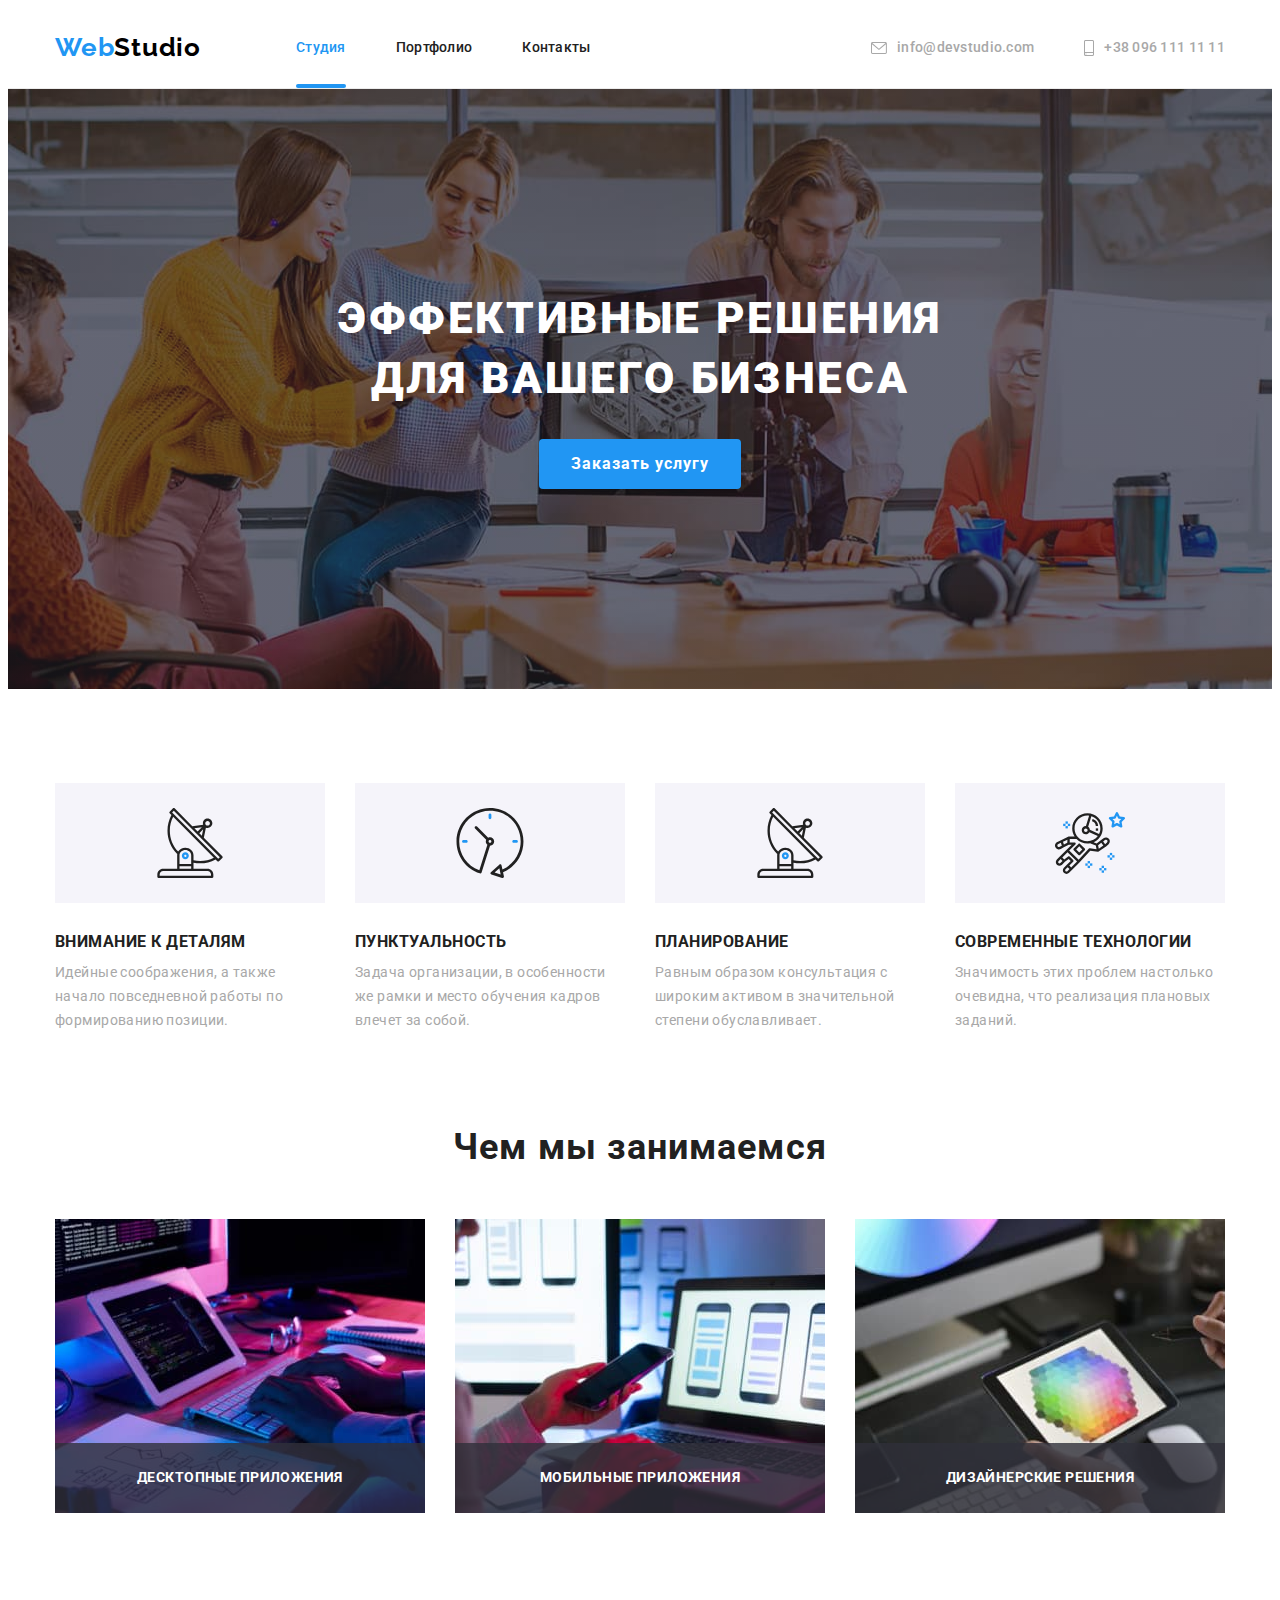
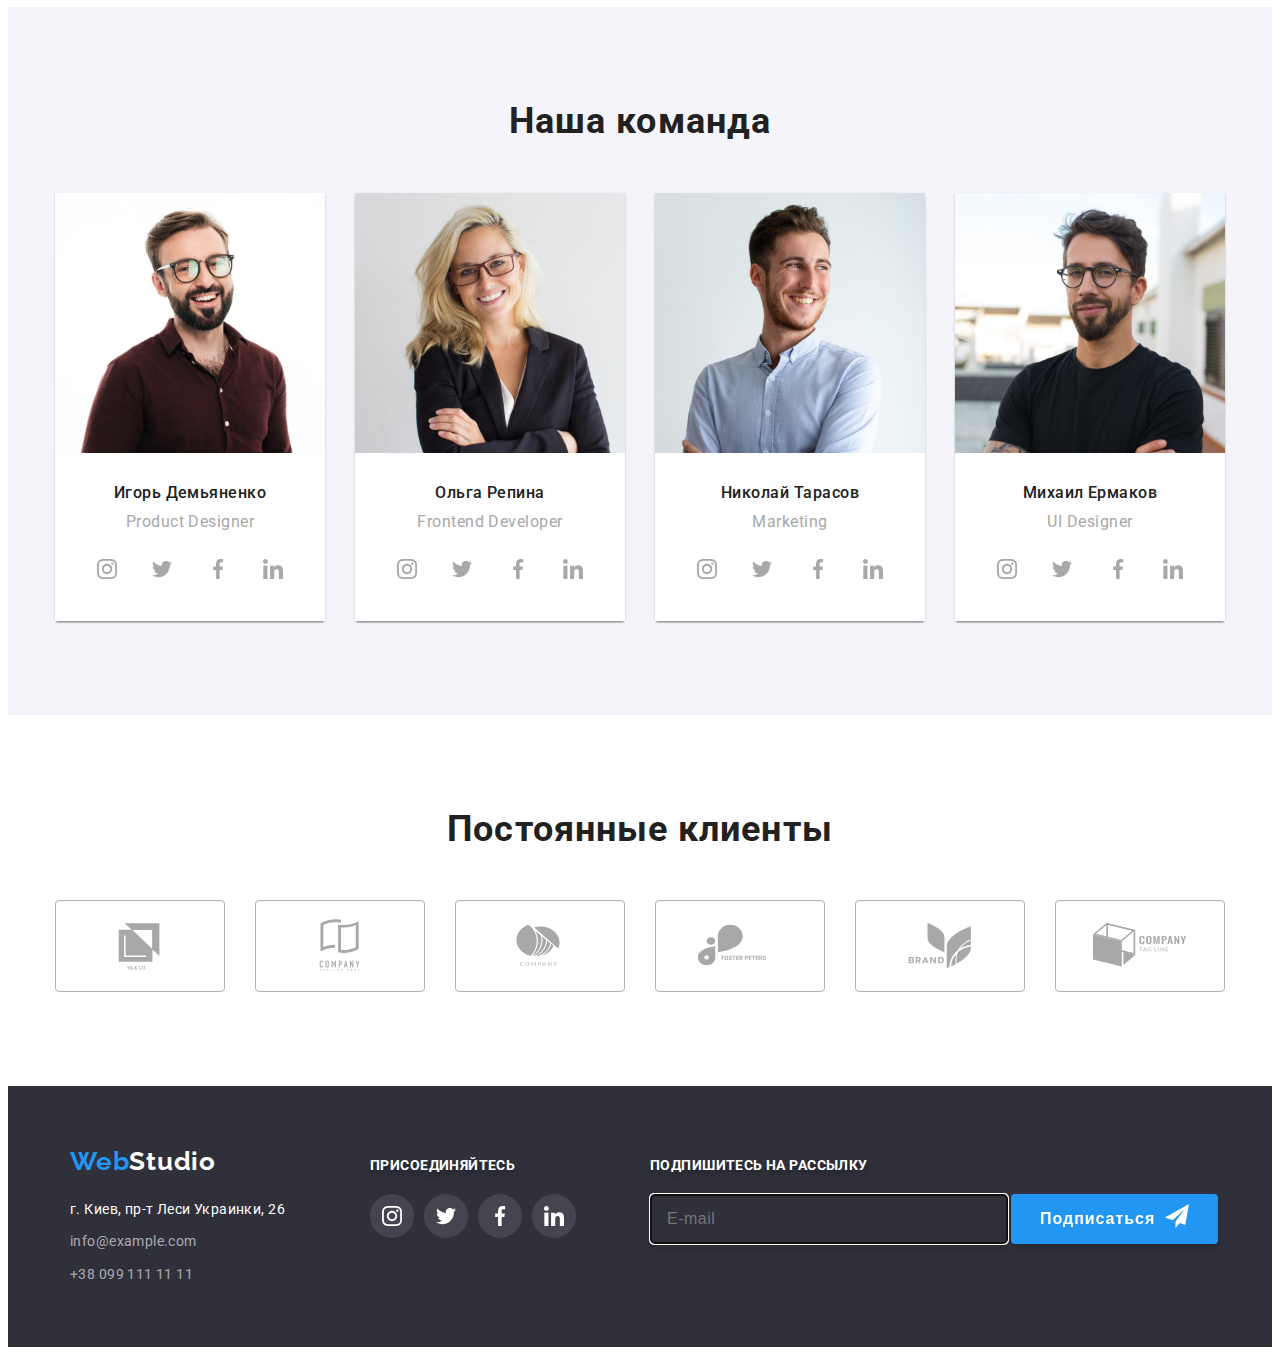
==== index.html @ 5da54cf9 "ДЗ 6" ====
<!DOCTYPE html>
<html lang="ru">
<head>
    <meta charset="UTF-8">
    <meta http-equiv="X-UA-Compatible" content="IE=edge">
    <meta name="viewport" content="width=device-width, initial-scale=1.0">
    <title>Document</title>
    <link rel="preconnect" href="https://fonts.gstatic.com">
    <link href="https://fonts.googleapis.com/css2?family=Raleway:wght@700&family=Roboto:wght@400;500;700;900&display=swap"
    rel="stylesheet">
    <link rel="stylesheet" href="https://cdnjs.cloudflare.com/ajax/libs/modern-normalize/1.1.0/modern-normalize.min.css"
        integrity="sha512-wpPYUAdjBVSE4KJnH1VR1HeZfpl1ub8YT/NKx4PuQ5NmX2tKuGu6U/JRp5y+Y8XG2tV+wKQpNHVUX03MfMFn9Q=="
        crossorigin="anonymous" referrerpolicy="no-referrer" />
    <link rel="stylesheet" href="./css/styles.css">
</head>
<body>
    <!-- header -->
        <header class="header">
            <div class="container header-container">
                <nav class="nav">
                    <a class="link logo-header" href="./"><span class="logo-blue">Web</span>Studio</a>
                    <ul class="list nav-list">
                        <li class="nav-item">
                            <a class="link nav-link current" href="">Студия</a>
                        </li>
                        <li class="nav-item">
                            <a class="link nav-link" href="./portfolio.html">Портфолио</a>
                        </li>
                        <li class="nav-item">
                            <a class="link nav-link" href="">Контакты</a>
                        </li>
                    </ul>
                </nav>
                <ul class="list nav-contacts">
                    <li class="nav-item"><a class="link header-contacts" href="mailto:info@devstudio.com">
                        <svg class="icon-contacts" width="16" height="12">
                            <use href="./images/sprite.svg#icon-envelope"></use>
                        </svg>
                        info@devstudio.com</a></li>
                    <li class="nav-item"><a class="link header-contacts" href="tel:+380961111111">
                        <svg class="icon-contacts" width="10" height="16">
                            <use href="./images/sprite.svg#icon-smartphone"></use>
                        </svg>
                        +38 096 111 11 11</a></li>
                </ul>
            </div>
        </header>
    <main>
        <!-- hero -->
            <section class="hero">
                <div class="container">
                    <div class="hero-container">
                        <h1 class="hero-title">Эффективные решения<br>для вашего бизнеса</h1>
                        <button class="btn modal-btn" type="button" data-modal-open>Заказать услугу</button>
                    </div>
                </div>
            </section>
            <!-- description -->
            <section class="description section">
                <div class="container">
                    <h2 class="section-title visually-hidden">Description of our preferences</h2>
                    <ul class="list desc-list">
                        <li class="item desc-item icon-antenna">
                            <div class="icon-description">
                                <svg width="70" height="70">
                                    <use href="./images/sprite.svg#icon-antenna"></use>
                                </svg>
                            </div>
                            <h3 class="description-title">Внимание к деталям</h3>
                            <p class="description-text">Идейные соображения, а также начало повседневной работы по формированию позиции.
                            </p>
                        </li>
                        <li class="item desc-item icon-clock">
                            <div class="icon-description">
                                <svg width="70" height="70">
                                    <use href="./images/sprite.svg#icon-clock"></use>
                                </svg>
                            </div>
                            <h3 class="description-title">Пунктуальность</h3>
                            <p class="description-text">Задача организации, в особенности же рамки и место обучения кадров влечет за
                                собой.</p>
                        </li>
                        <li class="item desc-item icon-diagram">
                            <div class="icon-description">
                                <svg width="70" height="70">
                                    <use href="./images/sprite.svg#icon-antenna"></use>
                                </svg>
                            </div>
                            <h3 class="description-title">Планирование</h3>
                            <p class="description-text">Равным образом консультация с широким активом в значительной степени
                                обуславливает.</p>
                        </li>
                        <li class="item desc-item icon-astronaut">
                            <div class="icon-description">
                                <svg width="70" height="70">
                                    <use href="./images/sprite.svg#icon-astronaut"></use>
                                </svg>
                            </div>
                            <h3 class="description-title">Современные технологии</h3>
                            <p class="description-text">Значимость этих проблем настолько очевидна, что реализация плановых заданий.</p>
                        </li>
                    </ul>
                </div>
            </section>
            
            <!-- work  -->
            <section class="section">
                <div class="container">
                        <h2 class="section-title">Чем мы занимаемся</h2>
                    <ul class="list work-item">
                        <li class="work-list">
                            <img src="./images/box_1.jpg" alt="пользователь печатает" width="370">
                                <p class="label">Десктопные приложения</p>
                            </li>
                        <li class="work-list">
                            <img src="./images/box_2.jpg" alt="пользователь с телефоном" width="370">
                                <p class="label">Мобильные приложения</p>
                        </li>
                        <li class="work-list">
                            <img src="./images/box_3.jpg" alt="пользователь с планшетом" width="370">
                                <p class="label">Дизайнерские решения</p>
                        </li>
                    </ul>
                </div>
            </section>
        
        <!-- team -->
            <section class="section team">
                <div class="container">
                    <h2 class="section-title">Наша команда</h2>
                    <ul class="list team-list">
                        <li class="item item-list">
                            <img src="./images/team_card_1.jpg" alt="product designer" width="270">
                            <div class="team-item">
                                <h3 class="team-name">Игорь Демьяненко</h3>
                                <p class="team-position" lang="en">Product Designer</p>
                                <ul class="social-list">
                                    <li class="list social-list-item">
                                        <a href="" class="social-list-link">
                                            <svg class="social-list-icon">
                                                <use href="./images/sprite.svg#icon-instagram"></use>
                                            </svg>
                                        </a>
                                    </li>
                                    <li class="list social-list-item">
                                        <a href="" class="social-list-link">
                                            <svg class="social-list-icon">
                                                <use href="./images/sprite.svg#icon-twitter"></use>
                                            </svg>
                                        </a>
                                    </li>
                                    <li class="list social-list-item">
                                        <a href="" class="social-list-link">
                                            <svg class="social-list-icon">
                                            <use href="./images/sprite.svg#icon-facebook"></use>
                                        </svg>
                                    </a>
                                    </li>
                                    <li class="list social-list-item">
                                        <a href="" class="social-list-link">
                                            <svg class="social-list-icon">
                                                <use href="./images/sprite.svg#icon-linkedin"></use>
                                            </svg>
                                        </a>
                                    </li>
                                </ul>
                            </div>
                        </li>
                        <li class="item item-list">
                            <img src="./images/team_card_2.jpg" alt="frontend developer" width="270">
                            <div class="team-item">
                                <h3 class="team-name">Ольга Репина</h3>
                                <p class="team-position" lang="en">Frontend Developer</p>
                                <ul class="social-list">
                                    <li class="list social-list-item">
                                        <a href="" class="social-list-link">
                                            <svg class="social-list-icon">
                                                <use href="./images/sprite.svg#icon-instagram"></use>
                                            </svg>
                                        </a>
                                    </li>
                                    <li class="list social-list-item">
                                        <a href="" class="social-list-link">
                                            <svg class="social-list-icon">
                                                <use href="./images/sprite.svg#icon-twitter"></use>
                                            </svg>
                                        </a>
                                    </li>
                                    <li class="list social-list-item">
                                        <a href="" class="social-list-link">
                                            <svg class="social-list-icon">
                                                <use href="./images/sprite.svg#icon-facebook"></use>
                                            </svg>
                                        </a>
                                    </li>
                                    <li class="list social-list-item">
                                        <a href="" class="social-list-link">
                                            <svg class="social-list-icon">
                                                <use href="./images/sprite.svg#icon-linkedin"></use>
                                            </svg>
                                        </a>
                                    </li>
                                </ul>
                            </div>
                        </li>
                        <li class="item item-list">
                            <img src="./images/team_card_3.jpg" alt="marketing" width="270">
                            <div class="team-item">
                                <h3 class="team-name">Николай Тарасов</h3>
                                <p class="team-position" lang="en">Marketing</p>
                                <ul class="social-list">
                                    <li class="list social-list-item">
                                        <a href="" class="social-list-link">
                                            <svg class="social-list-icon">
                                                <use href="./images/sprite.svg#icon-instagram"></use>
                                            </svg>
                                        </a>
                                    </li>
                                    <li class="list social-list-item">
                                        <a href="" class="social-list-link">
                                            <svg class="social-list-icon">
                                                <use href="./images/sprite.svg#icon-twitter"></use>
                                            </svg>
                                        </a>
                                    </li>
                                    <li class="list social-list-item">
                                        <a href="" class="social-list-link">
                                            <svg class="social-list-icon">
                                                <use href="./images/sprite.svg#icon-facebook"></use>
                                            </svg>
                                        </a>
                                    </li>
                                    <li class="list social-list-item">
                                        <a href="" class="social-list-link">
                                            <svg class="social-list-icon">
                                                <use href="./images/sprite.svg#icon-linkedin"></use>
                                            </svg>
                                        </a>
                                    </li>
                                </ul>
                            </div>
                        </li>
                        <li class="item item-list">
                            <img src="./images/team_card_4.jpg" alt="UI designer" width="270">
                            <div class="team-item">
                                <h3 class="team-name">Михаил Ермаков</h3>
                                <p class="team-position" lang="en">UI Designer</p>
                                <ul class="social-list">
                                    <li class="list social-list-item">
                                        <a href="" class="social-list-link">
                                            <svg class="social-list-icon">
                                                <use href="./images/sprite.svg#icon-instagram"></use>
                                            </svg>
                                        </a>
                                    </li>
                                    <li class="list social-list-item">
                                        <a href="" class="social-list-link">
                                            <svg class="social-list-icon">
                                                <use href="./images/sprite.svg#icon-twitter"></use>
                                            </svg>
                                        </a>
                                    </li>
                                    <li class="list social-list-item">
                                        <a href="" class="social-list-link">
                                            <svg class="social-list-icon">
                                                <use href="./images/sprite.svg#icon-facebook"></use>
                                            </svg>
                                        </a>
                                    </li>
                                    <li class="list social-list-item">
                                        <a href="" class="social-list-link">
                                            <svg class="social-list-icon">
                                                <use href="./images/sprite.svg#icon-linkedin"></use>
                                            </svg>
                                        </a>
                                    </li>
                                </ul>
                            </div>
                        </li>
                    </ul>
                </div>
            </section>

            <!-- client -->
            <section class="section">
                <div class="container">
                    <h2 class="section-title">Постоянные клиенты</h2>
                    <ul class="list clients-list">
                        <li class="clients-list-item">
                            <a class="link clients-link" href="">
                                <svg class="icon-clients" width="106" height="60">
                                    <use href="./images/sprite.svg#icon-group-first"></use>
                                </svg>
                            </a>
                        </li>
                        <li class="clients-list-item">
                            <a class="link clients-link" href="">
                                <svg class="icon-clients" width="106" height="60">
                                    <use href="./images/sprite.svg#icon-group-second"></use>
                                </svg>
                            </a>
                        </li>
                        <li class="clients-list-item">
                            <a class="link clients-link" href="">
                                <svg class="icon-clients" width="106" height="60">
                                    <use href="./images/sprite.svg#icon-group-third"></use>
                                </svg>
                            </a>
                        </li>
                        <li class="clients-list-item">
                            <a class="link clients-link" href="">
                                <svg class="icon-clients" width="106" height="60">
                                    <use href="./images/sprite.svg#icon-group-fourth"></use>
                                </svg>
                            </a>
                        </li>
                        <li class="clients-list-item">
                            <a class="link clients-link" href="">
                                <svg class="icon-clients" width="106" height="60">
                                    <use href="./images/sprite.svg#icon-group-fifth"></use>
                                </svg>
                            </a>
                        </li>
                        <li class="clients-list-item">
                            <a class="link clients-link" href="">
                                <svg class="icon-clients" width="106" height="60">
                                    <use href="./images/sprite.svg#icon-group-sixth"></use>
                                </svg>
                            </a>
                        </li>
                    </ul>
                </div>
            </section>
            </main>

    <!-- footer -->
    <footer class="footer">
        <div class="container footer-section">
            <div class=footer-section-nav>
                <address class="footer-nav">
                    <a class="link logo-footer" href="#"><span class="logo-blue">Web</span>Studio</a>
                    <ul class="list footer-list">
                        <li class="footer-item"><a class="footer-address link" href="https://goo.gl/maps/kJepah17gNQW5WTg7" target="_blank" rel="noopener noreferrer">г. Киев,
                                пр-т Леси Украинки, 26</a></li>
                        <li class="footer-item"><a class="footer-contacts link" href="mailto:info@example.com">info@example.com</a></li>
                        <li class="footer-item"><a class="footer-contacts link" href="tel:+380991111111">+38 099 111 11 11</a></li>
                    </ul>
                </address>
            </div>
            <div class="footer-content">
                <p class="footer-text">присоединяйтесь</p>
                    <ul class="social-list-footer">
                        <li class="list social-list-item">
                            <a href="" class="social-list-link-footer">
                                <svg class="social-list-icon">
                                    <use href="./images/sprite.svg#icon-instagram"></use>
                                </svg>
                            </a>
                        </li>
                        <li class="list social-list-item">
                            <a href="" class="social-list-link-footer">
                                <svg class="social-list-icon">
                                    <use href="./images/sprite.svg#icon-twitter"></use>
                                </svg>
                            </a>
                        </li>
                        <li class="list social-list-item">
                            <a href="" class="social-list-link-footer">
                                <svg class="social-list-icon">
                                    <use href="./images/sprite.svg#icon-facebook"></use>
                                </svg>
                            </a>
                        </li>
                        <li class="list social-list-item">
                            <a href="" class="social-list-link-footer">
                                <svg class="social-list-icon">
                                    <use href="./images/sprite.svg#icon-linkedin"></use>
                                </svg>
                            </a>
                        </li>
                                </ul>
            </div>
            <div class="footer-form">
                <p class="footer-text">Подпишитесь на рассылку</p>
                <form>
                    <label>
                        <input class="footer-input" type="email" name="user-mail" required placeholder="E-mail" autofocus />
                    </label>
                    <button class="footer-button" type="submit">Подписаться
                        <svg class="footer-icon" width="24" height="24">
                            <use href="./images/sprite.svg#icon-send"></use>
                        </svg>
                    </button>
                </form>
            </div>
        </div>
    </footer>


<div class="backdrop is-hidden" data-modal>
    <div class="modal">
        <button class="close-btn" type="button" data-modal-close>
            <svg class="icon-close" width="18" height="18">
                <use href="./images/sprite.svg#icon-close-black"></use>
            </svg>
        </button>
        <form action="#" class="modal-form">
            <p class="modal-head">Оставьте свои данные, мы вам перезвоним</p>

            <label class="modal-field">
                Имя
                <span class="modal-form-input-wrapper">
                    <input type="text" class="modal-input" name="user-name" minlength="2" pattern="[a-zA-Zа-яёА-ЯЁ]+" title="Имя должно содержать символы кирилицы или латиницы" required/>
                    <svg class="modal-form-icon" width="18" height="18">
                        <use href="./images/sprite.svg#icon-person-black"></use>
                    </svg>
                </span>
            </label>

            <label class="modal-field">
                Телефон
                <span class="modal-form-input-wrapper">
                    <input type="tel" class="modal-input" name="user-phone" pattern="[+38]{3}-[0-9]{3}-[0-9]{3}-[0-9]{2}-[0-9]{2}" title="+38-000-000-00-00" required/>
                    <svg class="modal-form-icon" width="18" height="18">
                        <use href="./images/sprite.svg#icon-phone-black"></use>
                    </svg>
                </span>
                
            </label>

            <label class="modal-field">
                Почта
                <span class="modal-form-input-wrapper">
                    <input type="email" class="modal-input" name="user-mail" required/>
                    <svg class="modal-form-icon" width="18" height="18">
                        <use href="./images/sprite.svg#icon-email-black"></use>
                    </svg>
                </span>
                
            </label>

            <label class="modal-field">
                Комментарий
                <textarea name="user-message" class="modal-message" placeholder="Введите текст"></textarea>
            </label>
            <input class="modal-checkbox visually-hidden" type="checkbox" id="accept-policy">
            <label for="accept-policy" class="modal-checkbox-label">Соглашаюсь с рассылкой и принимаю&nbsp;<a class="modal-label-link" href="#">Условия договора</a>
            </label>



            <button class="modal-form-btn" type="submit">Отправить</button>
        </form>
    </div>
</div>
<script src="./js/modal.js"></script>
</body>
</html>
---- css/styles.css ----
:root {
  --main-font: 'Roboto', sans-serif;
  --accent-color: #2196f3;
  --main-color: #212121;
  --description-color: #a8a8a8;
  --contrast-color: #ffffff;
  --border-color: #ececec;
  --background-contrast-color: #2f303a;
  --background-color: #f5f4fa;
  --label-background-color: rgba(33, 150, 243, 0.9);
  --animation: 250ms cubic-bezier(0.4, 0, 0.2, 1);
}
html {
  box-sizing: border-box;
}
*,
*::after,
*::before {
  box-sizing: inherit;
}
h1,
h2,
h3,
h4,
h5,
h6,
p {
  margin-top: 0;
  margin-bottom: 0;
}
ul,
ol {
  margin-top: 0;
  margin-bottom: 0;
  padding-left: 0;
}
img {
  display: block;
  max-width: 100%;
  height: auto;
}
.list {
  list-style: none;
}
.link {
  text-decoration: none;
  color: inherit;
}
address {
  font-style: normal;
}

body {
  background-color: var(--contrast-color);
  color: var(--main-color);
  font-size: 14px;
  font-weight: normal;
  font-style: normal;
  font-family: var(--main-font);
}

.container {
  width: 1200px;
  margin: 0 auto;
  padding-left: 15px;
  padding-right: 15px;
}
.section {
  padding-top: 94px;
  padding-bottom: 94px;
}
.section-title {
  margin-bottom: 50px;
  font-weight: 700;
  font-size: 36px;
  line-height: 1.16;
  text-align: center;
  letter-spacing: 0.03em;
}

.btn {
  display: block;
  font-family: inherit;
  border: none;
  background-color: transparent;
  cursor: pointer;
  color: inherit;
}

/* ------HEADER------ */
.header {
  background-color: var(--contrast-color);
  border-bottom: 1px solid var(--border-color);
}
.header-container {
  display: flex;
  align-items: center;
  justify-content: space-between;
}
.nav {
  display: flex;
  align-items: center;
}
.logo-header {
  padding-bottom: 25px;
  padding-top: 24px;
  margin-right: 95px;
  font-family: Raleway;
  font-weight: 700;
  font-size: 26px;
  line-height: 1.19;
  letter-spacing: 0.03em;
  color: #000000;
  transition: color var(--animation);
}
.logo-blue {
  color: var(--accent-color);
}
.logo-header:hover,
.logo-header:focus {
  color: var(--accent-color);
}
.nav-list {
  display: flex;
  align-items: center;
}

.nav-contacts {
  /* margin-left: auto; */
  display: flex;
  align-items: center;
  /* padding-bottom: 32px;
  padding-top: 32px; */
}
.nav-item:not(:first-child) {
  margin-left: 50px;
}

.nav-link,
.header-contacts {
  display: block;
  padding-bottom: 32px;
  padding-top: 32px;
  font-weight: 500;
  line-height: 1.14;
  letter-spacing: 0.02em;
}
.nav-link {
  color: var(--main-color);
  position: relative;
  transition: color var(--animation);
}
.nav-link:hover,
.nav-link:focus {
  color: var(--accent-color);
}
.header-contacts {
  display: flex;
  align-items: center;
  color: var(--description-color);
  transition: color var(--animation);
}
.icon-contacts {
  margin: 0 10px 0 0;
  fill: currentColor;
}
.header-contacts:hover,
.header-contacts:focus {
  color: var(--accent-color);
}
.header-contacts:hover,
.header-contacts:focus {
  fill: var(--accent-color);
}

.current {
  padding-bottom: 32px;
  padding-top: 32px;
  font-weight: 500;
  line-height: 1.14;
  letter-spacing: 0.02em;
  color: var(--accent-color);
}
.current::after {
  content: '';
  display: block;
  position: absolute;
  width: 100%;
  height: 4px;
  background-color: var(--accent-color);
  bottom: 0;
  border-radius: 2px;
}
/* ------HERO------ */
.hero {
  background-color: var(--background-contrast-color);
  padding-top: 200px;
  padding-bottom: 200px;
  background-image: linear-gradient(rgba(47, 48, 58, 0.4), rgba(47, 48, 58, 0.4)),
    url(../images/img-hero.jpg);
  background-size: cover;
  background-position: center;
  background-repeat: no-repeat;
}
.hero-container {
  width: 696px;
  margin: 0 auto;
  padding-left: 15px;
  padding-right: 15px;
}
.hero-title {
  margin-bottom: 30px;
  font-weight: 900;
  font-size: 44px;
  line-height: 1.36;
  text-align: center;
  letter-spacing: 0.06em;
  text-transform: uppercase;
  color: var(--contrast-color);
}

.modal-btn {
  padding: 10px 32px;
  margin: 0 auto;
  font-weight: 700;
  font-size: 16px;
  line-height: 1.87;
  letter-spacing: 0.06em;
  color: var(--contrast-color);
  background: var(--accent-color);
  box-shadow: 0px 4px 4px rgba(0, 0, 0, 0.15);
  border-radius: 4px;
  transition: background var(--animation), box-shadow var(--animation);
}
.modal-btn:hover,
.modal-btn:focus {
  background: #188ce8;
}
/* ------DESCRIPTION------ */
.section.description {
  padding-bottom: 0;
}
.visually-hidden {
  position: absolute;
  clip: rect(0 0 0 0);
  width: 1px;
  height: 1px;
  margin: -1px;
}
.desc-list {
  display: flex;
  flex-wrap: wrap;
}

.icon-description {
  display: flex;
  align-items: center;
  justify-content: center;
  margin-bottom: 30px;
  background-color: var(--background-color);
  height: 120px;
}
/* .desc-item::before {
  content: '';
  display: block;
  height: 120px;
  background-size: 70px 70px;
  background-color: #f5f4fa;
  background-repeat: no-repeat;
  background-position: center;
  margin-bottom: 30px;
}
.icon-antenna::before {
  background-image: url(../images/antenna.svg);
}
.icon-clock::before {
  background-image: url(../images/clock.svg);
}
.icon-diagram::before {
  background-image: url(../images/diagram.svg);
}
.icon-astronaut::before {
  background-image: url(../images/astronaut.svg);
} */
.desc-item {
  /* width: 270px; */
  flex-basis: calc((100% - 3 * 30px) / 4);
}
.item:not(:first-child) {
  margin-left: 30px;
}

/* .desc-item:nth-child(2)::before {
  background-image: url(../images/astronaut.svg);
} */

.description-title {
  margin-bottom: 10px;
  font-weight: 700;
  line-height: 1.14;
  letter-spacing: 0.03em;
  text-transform: uppercase;
}
.description-text {
  line-height: 1.71;
  letter-spacing: 0.03em;
  color: var(--description-color);
}
/* work */
.work-item {
  display: flex;
  /* justify-content: space-between;
  padding-bottom: 94px; */
}
.work-list {
  /* width: 370px; */
  flex-basis: calc((100% - 2 * 30px) / 3);
  position: relative;
}
.work-list:not(:first-child) {
  margin-left: 30px;
}
.label {
  position: absolute;
  display: flex;
  align-items: center;
  justify-content: center;
  font-weight: 700;
  line-height: 1.14;
  letter-spacing: 0.03em;
  text-transform: uppercase;
  background-color: rgba(47, 48, 58, 0.8);
  color: var(--contrast-color);
  height: 70px;
  width: 100%;
  bottom: 0;
}
/* .work-subtitle {
  position: relative;
  overflow: hidden;
  background-color: #fff;
} */

/* .work-title,
.team-title {
  margin-bottom: 50px;
  font-weight: 700;
  font-size: 36px;
  line-height: 1.16;
  text-align: center;
  letter-spacing: 0.03em;
} */
/* team */
.team {
  background-color: var(--background-color);
}
.team-list {
  display: flex;
  flex-wrap: wrap;
  flex-basis: calc((100% - 120px) / 4);
  margin-top: -30px;
  margin-left: -30px;
}
.team-item {
  background-color: var(--contrast-color);
  padding: 30px;
  text-align: center;
  /* padding-left: 32px;
  padding-right: 32px; */
}
.item-list {
  margin-top: 30px;
  margin-left: 30px;
  box-shadow: 0px 1px 3px rgba(0, 0, 0, 0.12), 0px 1px 1px rgba(0, 0, 0, 0.14),
    0px 2px 1px rgba(0, 0, 0, 0.2);
  border-radius: 0px 0px 4px 4px;
}
.team-name {
  font-weight: 500;
  font-size: 16px;
  line-height: 1.19;
  /* text-align: center; */
  letter-spacing: 0.03em;
}
.team-position {
  margin-top: 10px;
  font-size: 16px;
  line-height: 1.19;
  /* text-align: center; */
  letter-spacing: 0.03em;
  color: var(--description-color);
  margin-bottom: 16px;
}

.social-list {
  display: flex;
  justify-content: space-between;
}

.social-list-icon {
  width: 20px;
  height: 20px;
}

.social-list-link {
  display: flex;
  justify-content: center;
  align-items: center;
  width: 44px;
  height: 44px;
  border-radius: 50%;
  fill: currentColor;
  color: var(--description-color);
  transition: background-color var(--animation), fill var(--animation);
}
.social-list-link:hover,
.social-list-link:focus {
  fill: var(--contrast-color);
  background-color: var(--accent-color);
}

/* +++++++++clients++++++++ */
.clients-list {
  display: flex;
  flex-wrap: wrap;
  flex-basis: calc((100% - 180px) / 6);
  margin-top: -30px;
  margin-left: -30px;
}

.clients-link {
  display: flex;
  justify-content: center;
  align-items: center;
  width: 170px;
  height: 92px;
  fill: currentColor;
  color: var(--description-color);
  border: 1px solid #afb1b8;
  border-radius: 4px;
  margin-top: 30px;
  margin-left: 30px;
  transition: fill var(--animation), border-color var(--animation);
}
.clients-link:hover,
.clients-link:focus {
  fill: var(--accent-color);
  border-color: var(--accent-color);
}

/* footer */
.footer {
  padding-top: 60px;
  padding-bottom: 60px;
  background-color: var(--background-contrast-color);
}
.footer-section {
  display: flex;
  align-items: baseline;
}

.footer-nav {
  margin-left: 50px;
  margin: 0 auto;
  padding-left: 15px;
  padding-right: 15px;
  font-style: inherit;
}
.footer-list {
  margin-top: 20px;
}

.footer-item:not(:first-child) {
  margin-top: 9px;
}

.logo-footer {
  font-family: Raleway;
  font-weight: 700;
  font-size: 26px;
  line-height: 1.2;
  letter-spacing: 0.03em;
  color: var(--contrast-color);
}
.footer-address,
.footer-contacts {
  line-height: 1.71;
  letter-spacing: 0.03em;
}
.footer-address {
  margin-bottom: 9px;
}
.footer-contacts:not(:last-child) {
  margin-bottom: 9px;
}
.footer-address {
  color: var(--contrast-color);
}
.footer-contacts {
  color: rgba(255, 255, 255, 0.6);
}
.footer-content {
  margin-left: 70px;
}
.footer-text {
  font-weight: 700;
  font-size: 14px;
  line-height: 1.14;
  letter-spacing: 0.03em;
  text-transform: uppercase;
  color: #ffffff;
  /* border: 1px solid #000000; */
  /* text-shadow: rgba(0, 0, 0, 0.25) 1px 1px 0, rgba(0, 0, 0, 0.25) -1px -1px 0,
    rgba(0, 0, 0, 0.25) -1px 1px 0, rgba(0, 0, 0, 0.25) 1px -1px 0; */

  text-shadow: #000000 1px 1px 0, #000000 -1px -1px 0, #000000 -1px 1px 0, #000000 1px -1px 0;
  text-shadow: 0px 4px 4px rgba(0, 0, 0, 0.25);
}
.social-list-footer {
  display: flex;
  width: 206px;
  justify-content: space-between;
  margin-top: 20px;
}

.social-list-link-footer {
  display: flex;
  justify-content: center;
  align-items: center;
  width: 44px;
  height: 44px;
  border-radius: 50%;
  background-color: rgba(255, 255, 255, 0.1);
  fill: var(--contrast-color);
  color: var(--description-color);
  transition: background-color var(--animation);
}
.social-list-link-footer:hover,
.social-list-link-footer:focus {
  fill: var(--contrast-color);
  background-color: var(--accent-color);
}
.footer-form {
  margin-left: 74px;
  /* ПО МАКЕТУ 93рх АЛЕ ТОДІ ПЕРЕНОСИТЬ КНОПНУ, БО НЕ ПОМІЩАЄТЬСЯ В РОЗМІР КОНТЕЙНЕРА 1200 */
}
.footer-input {
  background-color: inherit;
  border: 1px solid rgba(255, 255, 255, 0.3);
  /* box-sizing: border-box; */
  box-shadow: 0px 4px 4px rgba(0, 0, 0, 0.15);
  border-radius: 4px;
  width: 358px;
  height: 50px;
  margin-top: 20px;
  padding-left: 16px;

  font-size: 16px;
  line-height: 1.25;

  letter-spacing: 0.03em;

  color: rgba(255, 255, 255, 0.6);
}
.footer-button {
  display: inline-flex;
  background: #2196f3;

  padding: 10px 29px;
  box-shadow: 0px 4px 4px rgba(0, 0, 0, 0.15);
  border-radius: 4px;
  border: none;
  font-weight: 700;
  font-size: 16px;
  line-height: 1.87;
  letter-spacing: 0.06em;
  color: #ffffff;
  cursor: pointer;
  transition: box-shadow var(--animation), background var(--animation);
}
.footer-button:focus,
.footer-button:hover {
  background: #188ce8;
}
.footer-icon {
  fill: #ffffff;
  margin-left: 10px;
}
/* ++++++++++PORTFOLIO++++++++++ */
.menu-button {
  display: flex;
  justify-content: center;
  margin-bottom: 50px;
}
.btn-list:not(:last-child) {
  margin-right: 8px;
}
.menu-btn {
  padding: 6px 22px;
  font-weight: 500;
  font-size: 16px;
  line-height: 1.62;
  letter-spacing: 0.03em;
  background: var(--background-color);
  border-radius: 4px;
  /* transition-property: background-color;
  transition-duration: 250ms;
  transition-timing-function: cubic-bezier(0.4, 0, 0.2, 1); */
  transition: background var(--animation), box-shadow var(--animation), color var(--animation);
}
.menu-btn:hover,
.menu-btn:focus {
  background: var(--accent-color);
  /* shadow-middle */
  box-shadow: 0px 3px 1px rgba(0, 0, 0, 0.1), 0px 1px 2px rgba(0, 0, 0, 0.08),
    0px 2px 2px rgba(0, 0, 0, 0.12);
  color: var(--contrast-color);
}

.menu-list {
  display: flex;
  flex-wrap: wrap;
  margin-left: -30px;
  margin-top: -30px;
  /* justify-content: space-between; */
}
.portfolio-list {
  margin-left: 30px;
  margin-top: 30px;
  flex-basis: calc((100% - 90px) / 3);
}

.portfolio-list-link {
  display: block;
  transition: background var(--animation), box-shadow var(--animation);
}
.portfolio-list-link:hover,
.portfolio-list-link:focus {
  background: var(--contrast-color);
  box-sizing: border-box;
  box-shadow: 0px 1px 1px rgba(0, 0, 0, 0.12), 0px 4px 4px rgba(0, 0, 0, 0.06),
    1px 4px 6px rgba(0, 0, 0, 0.16);
}
.menu-item {
  padding: 20px 24px;
  border-left: 1px solid var(--border-color);
  border-right: 1px solid var(--border-color);
  border-bottom: 1px solid var(--border-color);
}
.menu-link-title {
  margin-bottom: 4px;
  font-weight: 700;
  font-size: 18px;
  line-height: 2;
  letter-spacing: 0.06em;
  color: var(--main-color);
}
.menu-link-text {
  line-height: 1.87;
  letter-spacing: 0.03em;
  color: var(--description-color);
}
.portfolio-wrapper {
  position: relative;
  overflow: hidden;
}
.label-portfolio-text {
  font-size: 18px;
  line-height: 1.56;
  background-color: var(--label-background-color);
  letter-spacing: 0.03em;
  color: var(--contrast-color);
  position: absolute;
  top: 0;
  left: 0;
  width: 100%;
  height: 100%;
  overflow: hidden;
  transform: translateY(101%);
  transition: transform var(--animation);
  padding: 63px 24px;
}
.portfolio-list-link:hover .label-portfolio-text,
.portfolio-list-link:focus .label-portfolio-text {
  transform: translateY(0%);
}

.backdrop {
  position: fixed;
  top: 0;
  left: 0;
  width: 100vw;
  height: 100vh;
  background-color: rgba(0, 0, 0, 0.2);
  transition: opacity var(--animation), visibility var(--animation);
}
.modal {
  position: absolute;
  top: 50%;
  left: 50%;
  transform: translate(-50%, -50%);
  width: 528px;
  height: 581px;
  background: var(--contrast-color);
  box-shadow: 0px 1px 3px rgba(0, 0, 0, 0.12), 0px 1px 1px rgba(0, 0, 0, 0.14),
    0px 2px 1px rgba(0, 0, 0, 0.2);
  border-radius: 4px;
  padding: 40px;
}
.close-btn {
  position: absolute;
  top: 8px;
  right: 8px;
  width: 30px;
  height: 30px;
  border-radius: 50%;
  padding: 0;
  background-color: transparent;
  border: 1px solid rgba(0, 0, 0, 0.1);
  cursor: pointer;
}

.icon-close {
  display: block;
  margin: 0 auto;
}
.icon-close:hover,
.icon-close:focus {
  fill: var(--accent-color);
}
.is-hidden {
  opacity: 0;
  visibility: hidden;
  pointer-events: none;
}
.modal-form {
  display: flex;
  flex-direction: column;
}
.modal-head {
  font-weight: 700;
  font-size: 20px;
  line-height: 1.15;
  text-align: center;
  letter-spacing: 0.03em;
  margin-bottom: 16px;

  color: var(--main-color);
}
.modal-field {
  font-size: 12px;
  line-height: 1.16;
  letter-spacing: 0.01em;
  color: #757575;
  margin-bottom: 12px;
}
.modal-form-input-wrapper {
  position: relative;
  display: block;
  margin-top: 4px;
}
.modal-input {
  width: 100%;
  height: 40px;
  border: 1px solid rgba(33, 33, 33, 0.2);
  border-radius: 4px;
  padding-left: 42px;
  transition: border-color var(--animation);
}
.modal-input:focus {
  outline: none;
  border-color: var(--accent-color);
  transition: border-color var(--animation);
}
.modal-form-icon {
  position: absolute;
  top: 50%;
  left: 15px;
  transform: translateY(-50%);
  transition: var(--animation);
}
.modal-input:focus + .modal-form-icon {
  fill: var(--accent-color);
}
.modal-message {
  width: 100%;
  height: 120px;
  margin-top: 10px;
  border: 1px solid rgba(33, 33, 33, 0.2);
  border-radius: 4px;
  padding: 12px 16px;
  resize: none;
}
.modal-message:focus {
  outline: none;
  border-color: var(--accent-color);
  transition: border-color var(--animation);
}
.modal-message::placeholder {
  line-height: 1.14;
  letter-spacing: 0.01em;
  color: rgba(117, 117, 117, 0.5);
}

.modal-checkbox:checked + .modal-checkbox-label::before {
  background-image: url(../images/icon-check.svg);
  border: none;
}
/* .modal-checkbox:focus + .modal-checkbox-label::before {
  border: 2px solid #757575;
} */
.modal-checkbox {
  border: 2px solid #757575;
}
.modal-checkbox-label::before {
  display: block;
  content: '';
  width: 16px;
  height: 15px;

  border: 1px solid #757575;
  cursor: pointer;
  border-radius: 2px;
  margin-right: 7px;
}

.modal-checkbox-label {
  line-height: 1.71;
  letter-spacing: 0.03em;
  color: #757575;
  display: flex;
  align-items: center;
  margin-bottom: 20px;
}

.modal-label-link {
  line-height: 1.71;
  letter-spacing: 0.03em;
  text-decoration-line: underline;
  color: #2196f3;
}
.modal-form-btn {
  background: #2196f3;
  box-shadow: 0px 4px 4px rgba(0, 0, 0, 0.15);
  border-radius: 4px;
  font-family: Roboto;
  border: none;
  font-weight: 700;
  font-size: 16px;
  line-height: 1.87;
  letter-spacing: 0.06em;
  color: #ffffff;
  margin: 0 auto;
  padding: 10px 55px;
  transition: box-shadow var(--animation), background var(--animation);
}
.modal-form-btn:hover,
.modal-form-btn:focus {
  background: #188ce8;
}
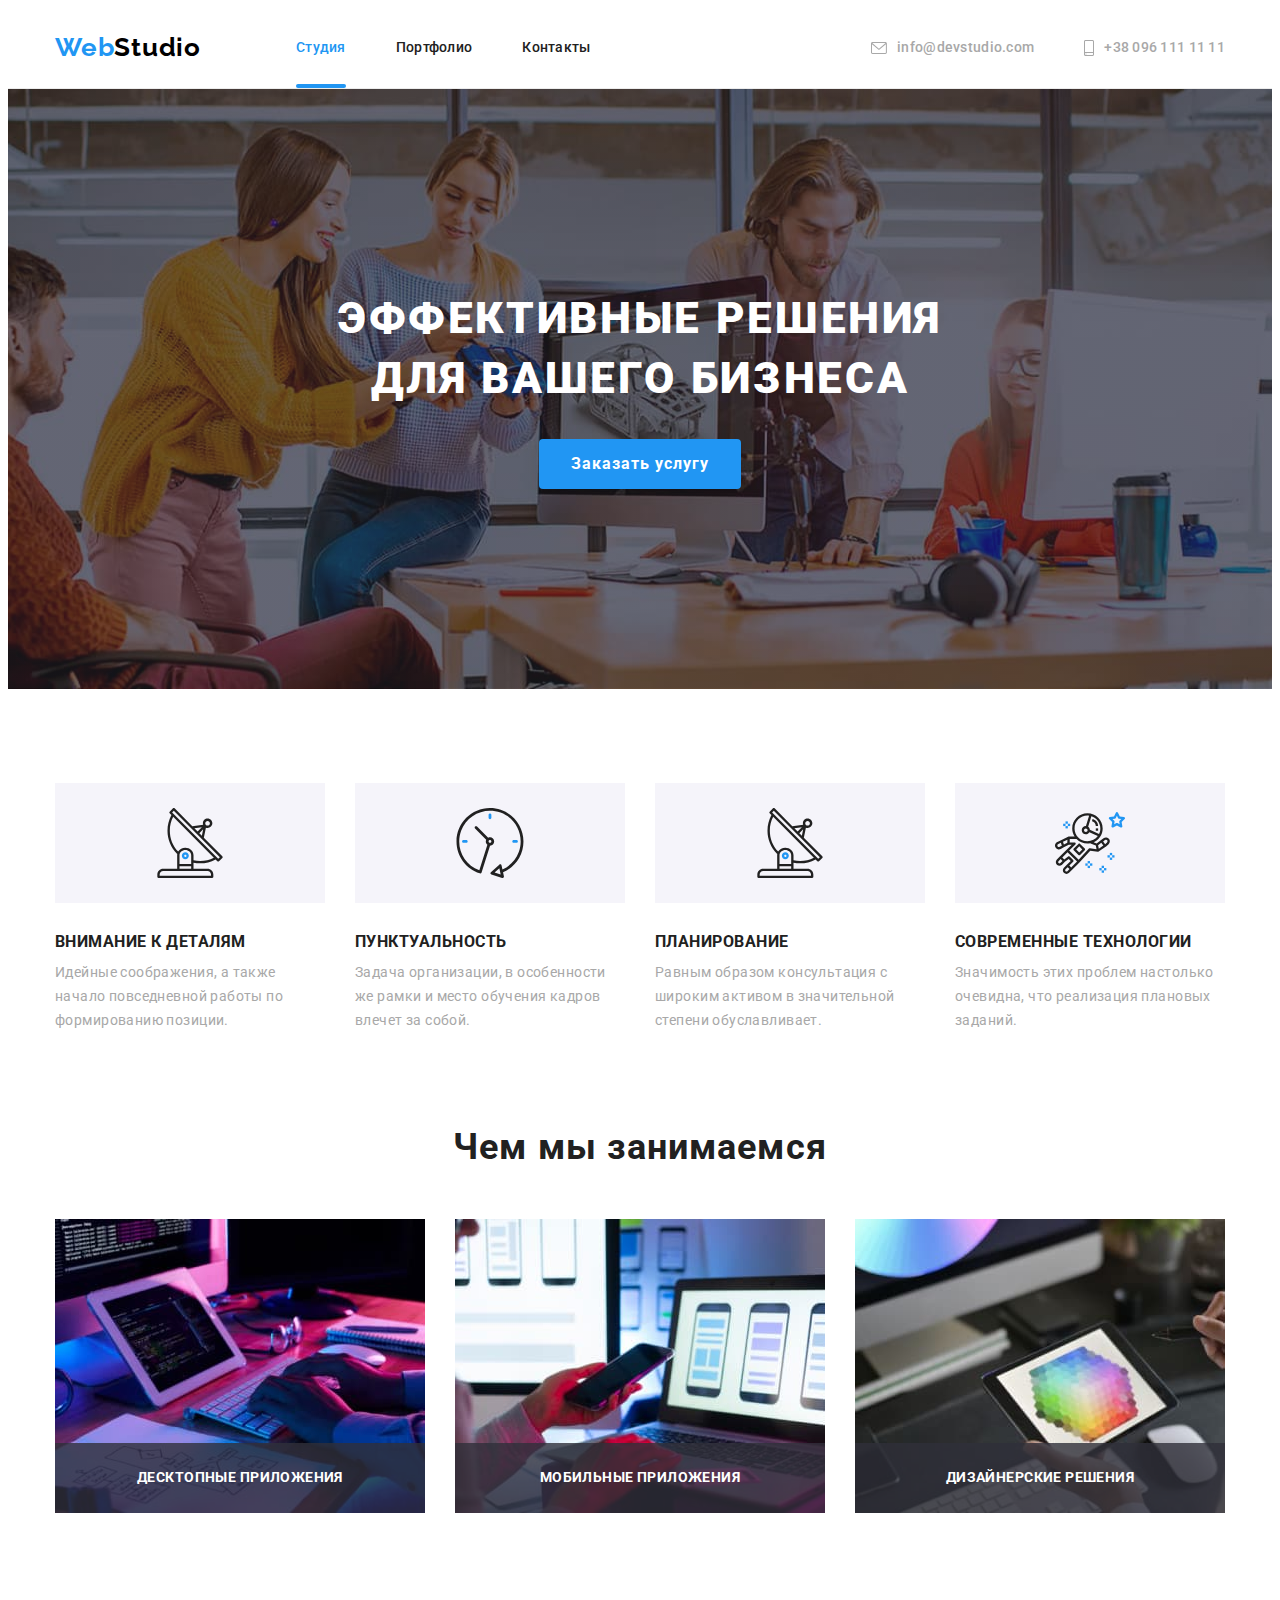
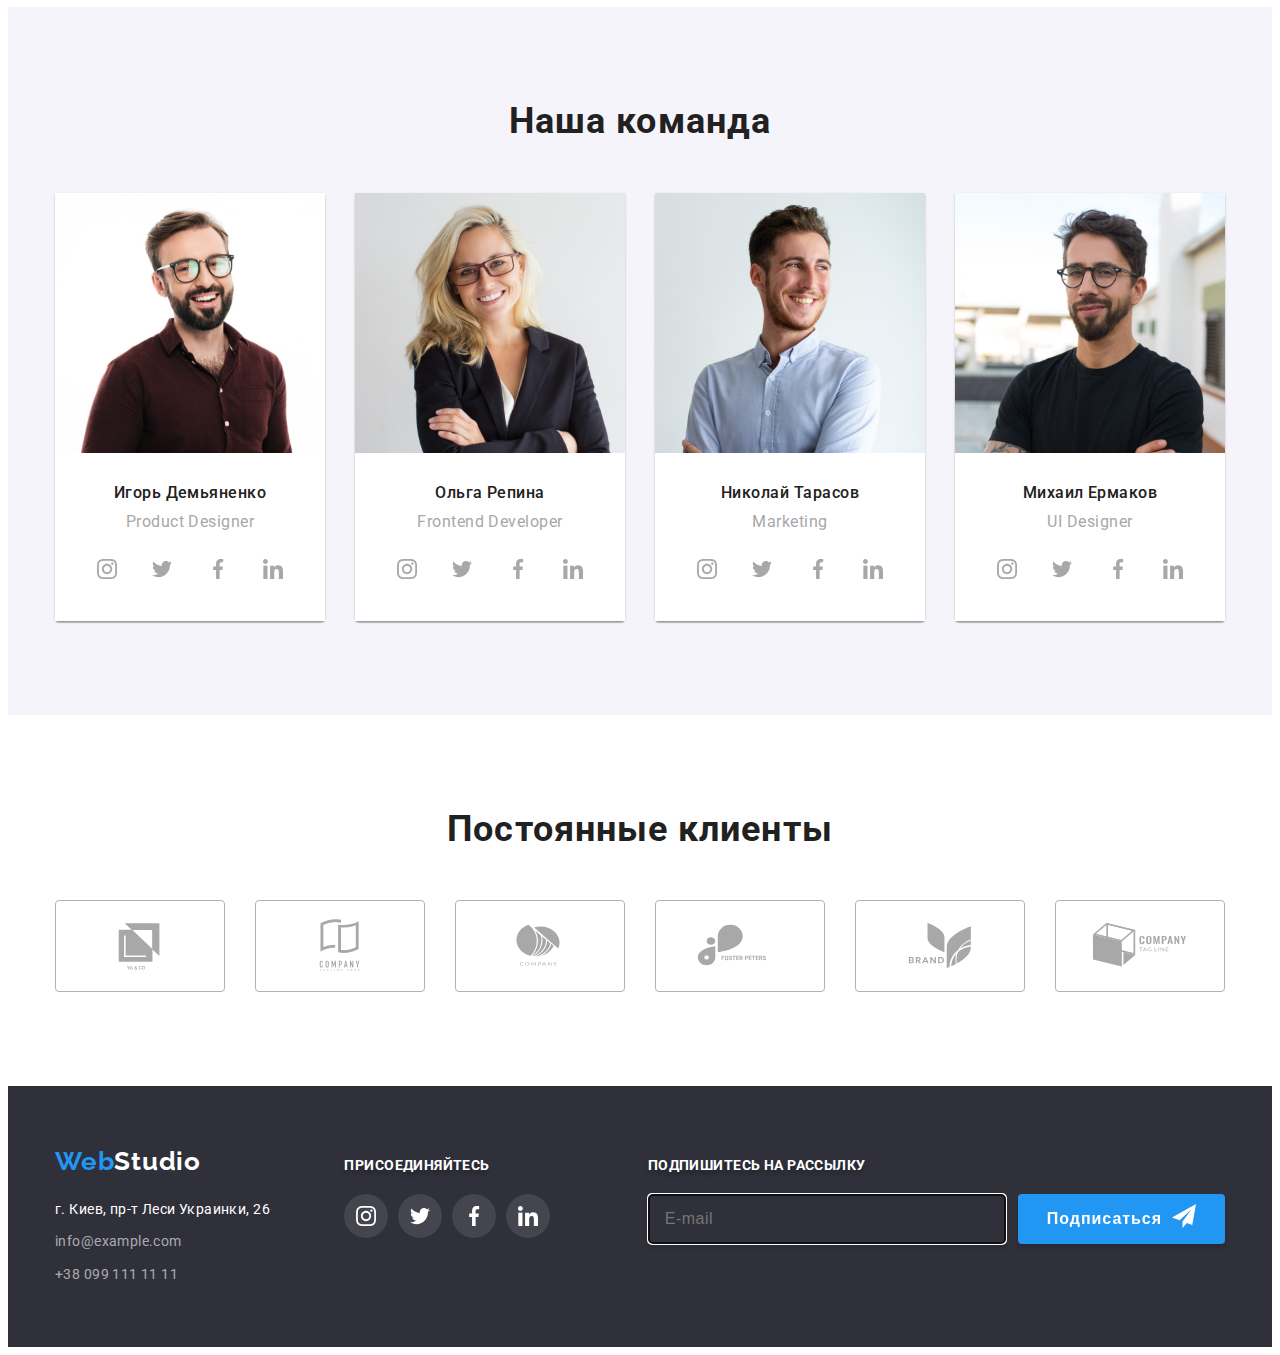
==== commit 99773aa8: "ДЗ 6 прийнята версія" ====
--- a/index.html
+++ b/index.html
@@ -382,7 +382,7 @@
             </div>
             <div class="footer-form">
                 <p class="footer-text">Подпишитесь на рассылку</p>
-                <form>
+                <form class="footer-form-label">
                     <label>
                         <input class="footer-input" type="email" name="user-mail" required placeholder="E-mail" autofocus />
                     </label>
--- a/css/styles.css
+++ b/css/styles.css
@@ -9,6 +9,8 @@
   --background-color: #f5f4fa;
   --label-background-color: rgba(33, 150, 243, 0.9);
   --animation: 250ms cubic-bezier(0.4, 0, 0.2, 1);
+  --main-modal-color: #757575;
+  --button-focus-color: #188ce8;
 }
 html {
   box-sizing: border-box;
@@ -234,7 +236,7 @@
 }
 .modal-btn:hover,
 .modal-btn:focus {
-  background: #188ce8;
+  background: var(--button-focus-color);
 }
 /* ------DESCRIPTION------ */
 .section.description {
@@ -448,7 +450,7 @@
   border-color: var(--accent-color);
 }
 
-/* footer */
+/* __________________footer_______________ */
 .footer {
   padding-top: 60px;
   padding-bottom: 60px;
@@ -457,13 +459,14 @@
 .footer-section {
   display: flex;
   align-items: baseline;
+  justify-content: space-between;
 }
 
 .footer-nav {
   margin-left: 50px;
   margin: 0 auto;
-  padding-left: 15px;
-  padding-right: 15px;
+  /* padding-left: 15px;
+  padding-right: 15px; */
   font-style: inherit;
 }
 .footer-list {
@@ -508,13 +511,18 @@
   line-height: 1.14;
   letter-spacing: 0.03em;
   text-transform: uppercase;
-  color: #ffffff;
+  color: var(--contrast-color);
   /* border: 1px solid #000000; */
   /* text-shadow: rgba(0, 0, 0, 0.25) 1px 1px 0, rgba(0, 0, 0, 0.25) -1px -1px 0,
     rgba(0, 0, 0, 0.25) -1px 1px 0, rgba(0, 0, 0, 0.25) 1px -1px 0; */
 
   text-shadow: #000000 1px 1px 0, #000000 -1px -1px 0, #000000 -1px 1px 0, #000000 1px -1px 0;
   text-shadow: 0px 4px 4px rgba(0, 0, 0, 0.25);
+}
+.footer-form-label {
+  display: flex;
+  align-items: center;
+  margin-top: 20px;
 }
 .social-list-footer {
   display: flex;
@@ -541,8 +549,7 @@
   background-color: var(--accent-color);
 }
 .footer-form {
-  margin-left: 74px;
-  /* ПО МАКЕТУ 93рх АЛЕ ТОДІ ПЕРЕНОСИТЬ КНОПНУ, БО НЕ ПОМІЩАЄТЬСЯ В РОЗМІР КОНТЕЙНЕРА 1200 */
+  margin-left: 93px;
 }
 .footer-input {
   background-color: inherit;
@@ -552,7 +559,7 @@
   border-radius: 4px;
   width: 358px;
   height: 50px;
-  margin-top: 20px;
+  /* margin-top: 20px; */
   padding-left: 16px;
 
   font-size: 16px;
@@ -564,8 +571,7 @@
 }
 .footer-button {
   display: inline-flex;
-  background: #2196f3;
-
+  background: var(--accent-color);
   padding: 10px 29px;
   box-shadow: 0px 4px 4px rgba(0, 0, 0, 0.15);
   border-radius: 4px;
@@ -574,13 +580,14 @@
   font-size: 16px;
   line-height: 1.87;
   letter-spacing: 0.06em;
-  color: #ffffff;
+  color: var(--contrast-color);
   cursor: pointer;
+  margin-left: 12px;
   transition: box-shadow var(--animation), background var(--animation);
 }
 .footer-button:focus,
 .footer-button:hover {
-  background: #188ce8;
+  background: var(--button-focus-color);
 }
 .footer-icon {
   fill: #ffffff;
@@ -751,7 +758,7 @@
   font-size: 12px;
   line-height: 1.16;
   letter-spacing: 0.01em;
-  color: #757575;
+  color: var(--main-modal-color);
   margin-bottom: 12px;
 }
 .modal-form-input-wrapper {
@@ -806,19 +813,20 @@
   background-image: url(../images/icon-check.svg);
   border: none;
 }
-/* .modal-checkbox:focus + .modal-checkbox-label::before {
-  border: 2px solid #757575;
-} */
+.modal-checkbox:focus + .modal-checkbox-label::before {
+  outline: 1px solid var(--accent-color);
+}
 .modal-checkbox {
-  border: 2px solid #757575;
-}
+  border: 2px solid var(--main-modal-color);
+}
+
 .modal-checkbox-label::before {
   display: block;
   content: '';
   width: 16px;
   height: 15px;
 
-  border: 1px solid #757575;
+  border: 1px solid var(--main-modal-color);
   cursor: pointer;
   border-radius: 2px;
   margin-right: 7px;
@@ -827,20 +835,21 @@
 .modal-checkbox-label {
   line-height: 1.71;
   letter-spacing: 0.03em;
-  color: #757575;
+  color: var(--main-modal-color);
   display: flex;
   align-items: center;
   margin-bottom: 20px;
+  justify-content: center;
 }
 
 .modal-label-link {
   line-height: 1.71;
   letter-spacing: 0.03em;
   text-decoration-line: underline;
-  color: #2196f3;
+  color: var(--accent-color);
 }
 .modal-form-btn {
-  background: #2196f3;
+  background: var(--accent-color);
   box-shadow: 0px 4px 4px rgba(0, 0, 0, 0.15);
   border-radius: 4px;
   font-family: Roboto;
@@ -849,12 +858,13 @@
   font-size: 16px;
   line-height: 1.87;
   letter-spacing: 0.06em;
-  color: #ffffff;
+  color: var(--contrast-color);
   margin: 0 auto;
   padding: 10px 55px;
+  cursor: pointer;
   transition: box-shadow var(--animation), background var(--animation);
 }
 .modal-form-btn:hover,
 .modal-form-btn:focus {
-  background: #188ce8;
-}
+  background: var(--button-focus-color);
+}
